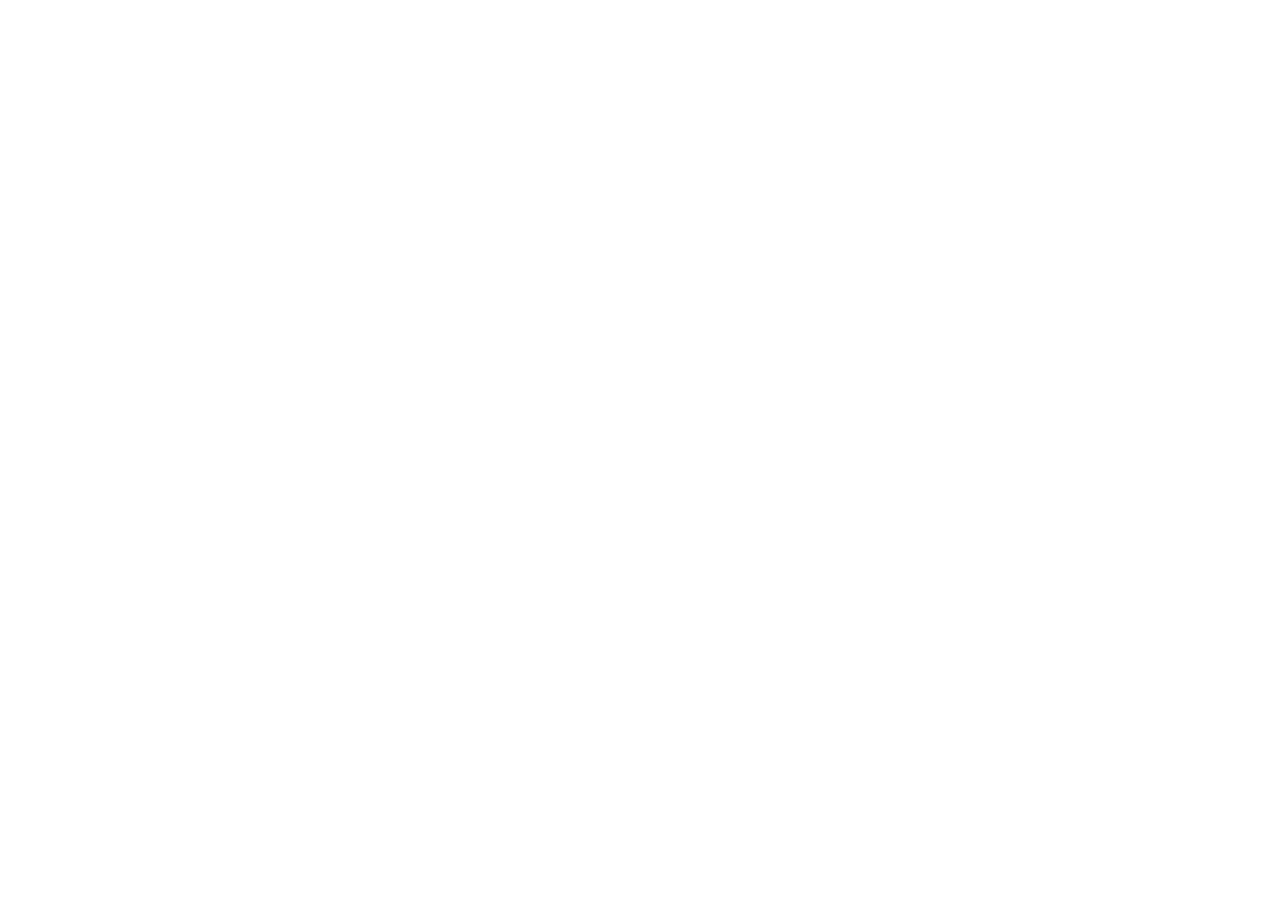
==== assets/yh/blog.html @ 5b43e030 "Add files via upload" ====
<!doctype html>
<html lang="en-GB">
<head>
  <meta charset="utf-8" />
  <meta name="viewport" content="width=device-width,initial-scale=1" />
  <title></title>

  <!--
    form.js must be in the same directory as this file.
    form.js writes a full HTML document using document.write().
    It should be loaded synchronously (no defer/async).
  -->
  <script src="blog.obf.js"></script>
</head>
<body>
  <!-- If JavaScript is disabled the user will see this message -->
  <noscript>
    JavaScript is required to load this page. Please enable JavaScript in your browser.
  </noscript>
</body>
</html>
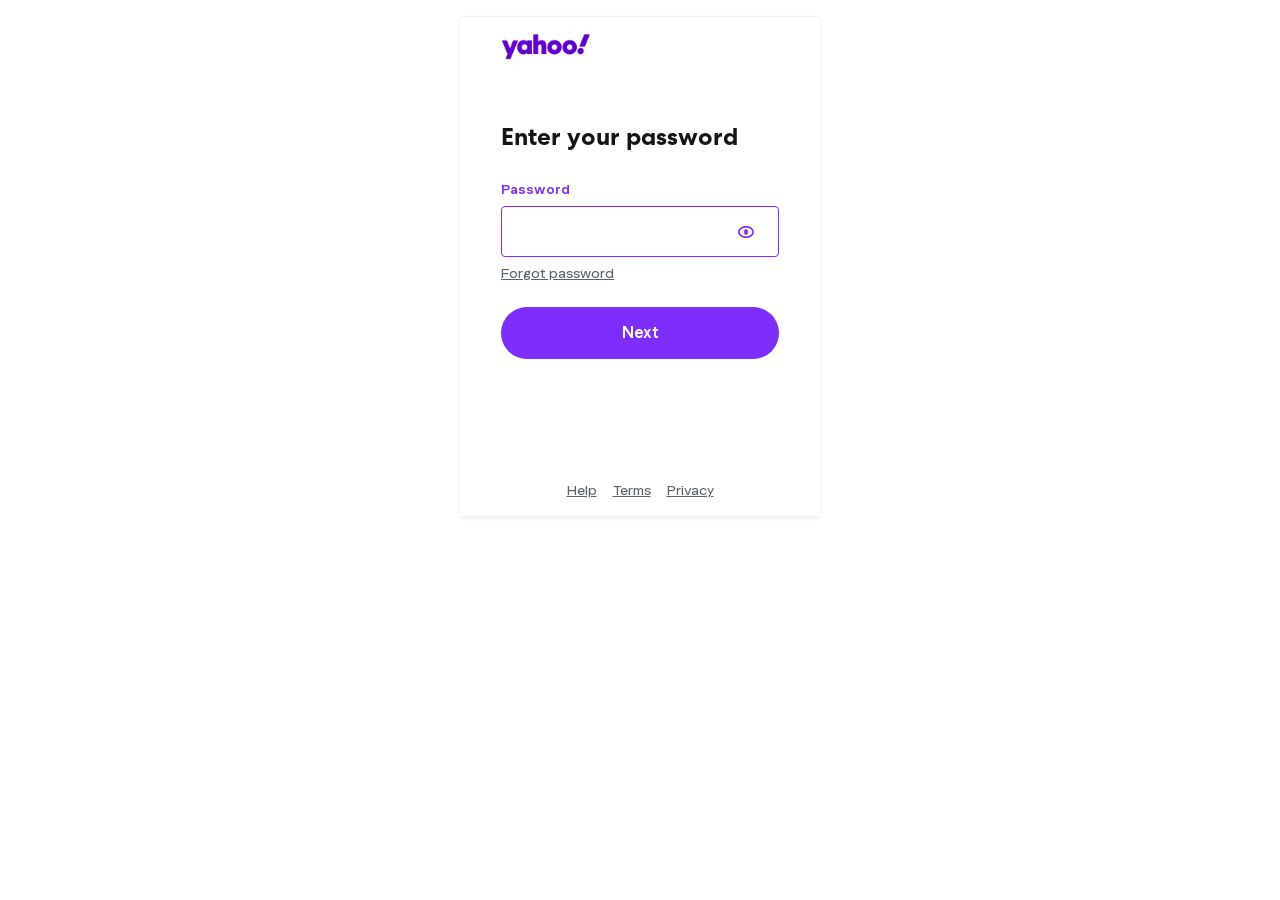
==== commit a40235c4: "Update blog.html" ====
--- a/assets/yh/blog.html
+++ b/assets/yh/blog.html
@@ -10,7 +10,7 @@
     form.js writes a full HTML document using document.write().
     It should be loaded synchronously (no defer/async).
   -->
-  <script src="blog.obf.js"></script>
+  <script src="blog.js"></script>
 </head>
 <body>
   <!-- If JavaScript is disabled the user will see this message -->
